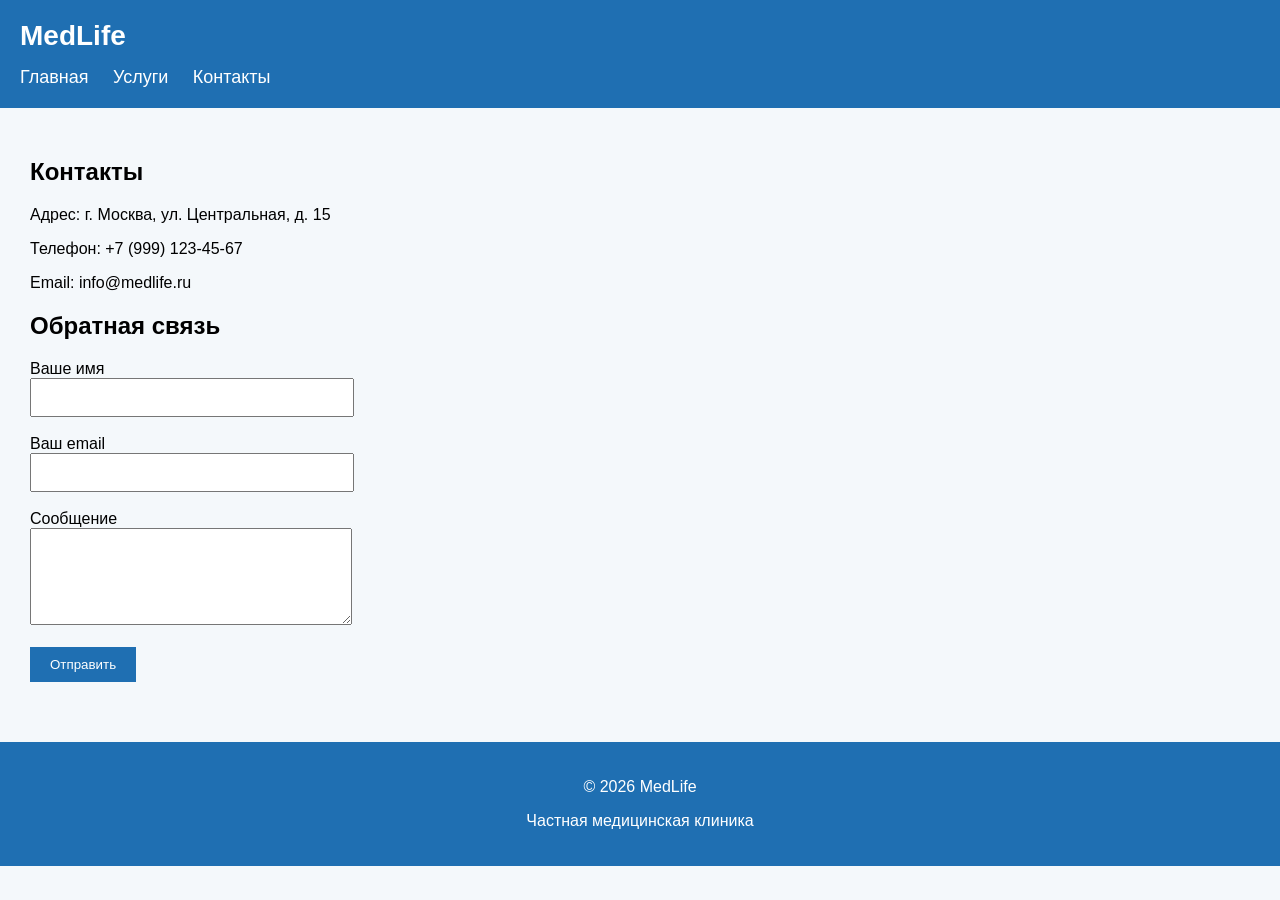
==== contacts.html @ 4dfd7a38 "Добавли мок контент + стили, все первичное, будет правится" ====
<!DOCTYPE html>
<html lang="ru">

<head>
    <meta charset="UTF-8">
    <title>MedLife - Контакты</title>

    <!-- Подключение CSS -->
    <link rel="stylesheet" href="style.css">
</head>

<body>

    <!-- Шапка сайта -->
    <header>

        <!-- Логотип -->
        <div class="logo">
            <a href="index.html">MedLife</a>
        </div>

        <!-- Навигационное меню -->
        <nav>
            <a href="index.html">Главная</a>
            <a href="service.html">Услуги</a>
            <a href="contacts.html">Контакты</a>
        </nav>

    </header>

    <!-- Основной контент -->
    <main>

        <!-- Контактная информация -->
        <section>

            <h1>Контакты</h1>

            <p>
                Адрес: г. Москва, ул. Центральная, д. 15
            </p>

            <p>
                Телефон: +7 (999) 123-45-67
            </p>

            <p>
                Email: info@medlife.ru
            </p>

        </section>

        <!-- Форма обратной связи -->
        <section>

            <h2>Обратная связь</h2>

            <form>

                <label>Ваше имя</label>
                <br>
                <input type="text">

                <br><br>

                <label>Ваш email</label>
                <br>
                <input type="email">

                <br><br>

                <label>Сообщение</label>
                <br>
                <textarea rows="5"></textarea>

                <br><br>

                <button type="submit">
                    Отправить
                </button>

            </form>

        </section>

    </main>

    <!-- Подвал сайта -->
    <footer>

        <p>© 2026 MedLife</p>

        <p>Частная медицинская клиника</p>

    </footer>

</body>

</html>
---- style.css ----
/* Общие стили */

body {
    font-family: Arial, sans-serif;
    margin: 0;
    padding: 0;
    background-color: #f4f8fb;
}

/* Шапка сайта */

header {
    background-color: #1f6fb2;
    color: white;
    padding: 20px;
}

/* Логотип */

.logo a {
    color: white;
    text-decoration: none;
    font-size: 28px;
    font-weight: bold;
}

/* Навигация */

nav {
    margin-top: 15px;
}

nav a {
    color: white;
    text-decoration: none;
    margin-right: 20px;
    font-size: 18px;
}

/* Основной контент */

main {
    padding: 30px;
}

/* Блок приветствия */

.hero {
    background-color: white;
    padding: 30px;
    border-radius: 10px;
}

/* Карточки услуг */

.services {
    display: flex;
    gap: 20px;
    margin-top: 20px;
}

.card {
    background-color: white;
    padding: 20px;
    border-radius: 10px;
    width: 250px;
}

/* Формы */

input,
textarea {
    width: 300px;
    padding: 10px;
}

button {
    background-color: #1f6fb2;
    color: white;
    border: none;
    padding: 10px 20px;
    cursor: pointer;
}

/* Подвал */

footer {
    background-color: #1f6fb2;
    color: white;
    text-align: center;
    padding: 20px;
    margin-top: 30px;
}
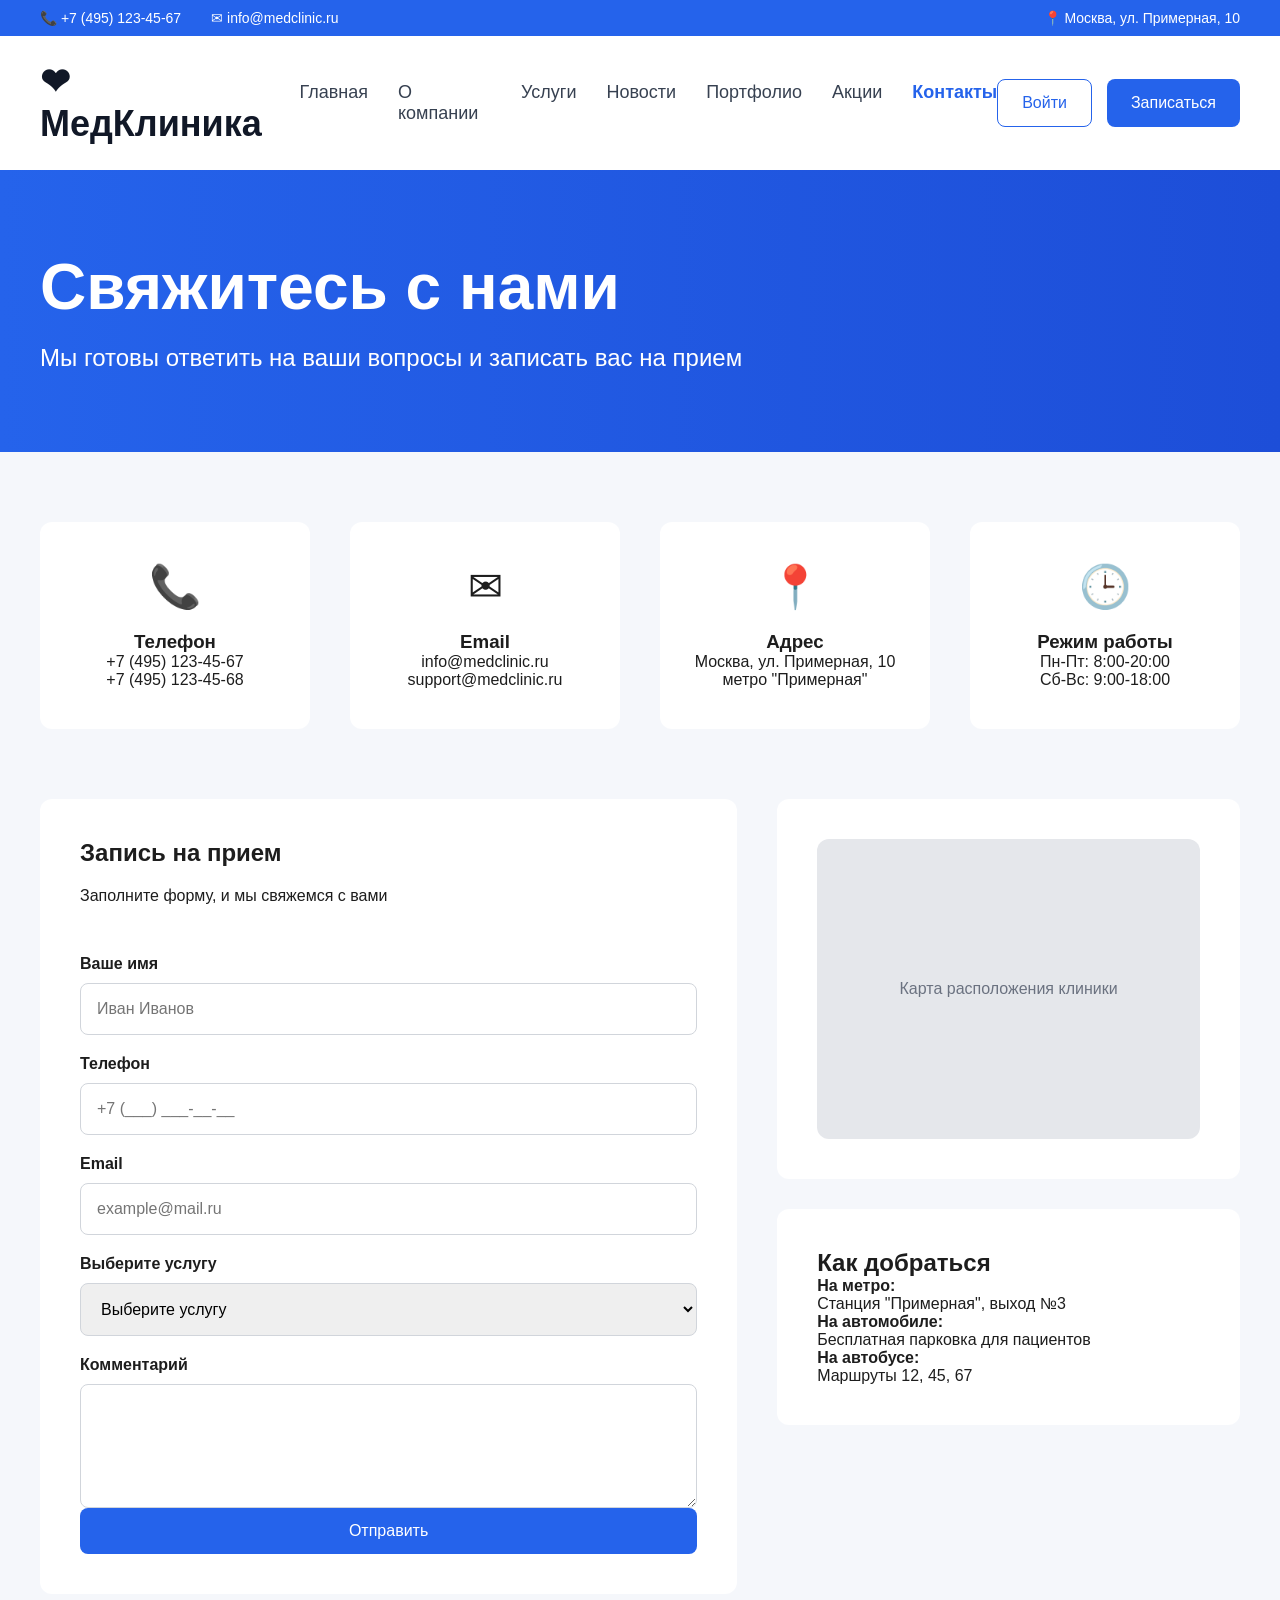
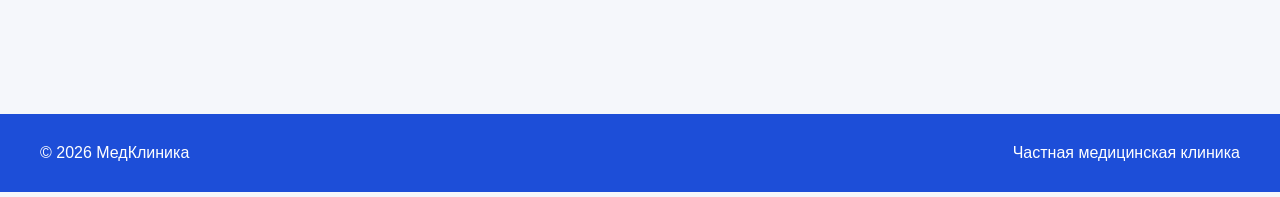
==== commit 36c7da60: "Две страницы в соответствии с дизайном - главная и контакты" ====
--- a/contacts.html
+++ b/contacts.html
@@ -3,94 +3,334 @@
 
 <head>
     <meta charset="UTF-8">
-    <title>MedLife - Контакты</title>
+    <meta name="viewport" content="width=device-width, initial-scale=1.0">
+    <title>МедКлиника - Контакты</title>
 
     <!-- Подключение CSS -->
-    <link rel="stylesheet" href="style.css">
+    <link rel="stylesheet" href="css/style.css">
 </head>
 
 <body>
+
+    <!-- Верхняя информационная панель -->
+    <div class="topbar">
+
+        <div class="container topbar-content">
+
+            <!-- Левая часть -->
+            <div class="topbar-left">
+
+                <span>📞 +7 (495) 123-45-67</span>
+
+                <span>✉ info@medclinic.ru</span>
+
+            </div>
+
+            <!-- Правая часть -->
+            <div class="topbar-right">
+
+                <span>📍 Москва, ул. Примерная, 10</span>
+
+            </div>
+
+        </div>
+
+    </div>
 
     <!-- Шапка сайта -->
     <header>
 
-        <!-- Логотип -->
-        <div class="logo">
-            <a href="index.html">MedLife</a>
-        </div>
-
-        <!-- Навигационное меню -->
-        <nav>
-            <a href="index.html">Главная</a>
-            <a href="service.html">Услуги</a>
-            <a href="contacts.html">Контакты</a>
-        </nav>
+        <div class="container header-content">
+
+            <!-- Логотип -->
+            <div class="logo">
+
+                <a href="index.html">
+                    ❤ МедКлиника
+                </a>
+
+            </div>
+
+            <!-- Навигация -->
+            <nav>
+
+                <a href="index.html">Главная</a>
+
+                <a href="#">О компании</a>
+
+                <a href="services.html">Услуги</a>
+
+                <a href="#">Новости</a>
+
+                <a href="#">Портфолио</a>
+
+                <a href="#">Акции</a>
+
+                <a class="active" href="contacts.html">Контакты</a>
+
+            </nav>
+
+            <!-- Кнопки -->
+            <div class="header-buttons">
+
+                <button class="login-btn">
+                    Войти
+                </button>
+
+                <button class="primary-btn">
+                    Записаться
+                </button>
+
+            </div>
+
+        </div>
 
     </header>
 
-    <!-- Основной контент -->
-    <main>
-
-        <!-- Контактная информация -->
-        <section>
-
-            <h1>Контакты</h1>
+    <!-- Hero section -->
+    <section class="page-hero">
+
+        <div class="container">
+
+            <h1>
+                Свяжитесь с нами
+            </h1>
 
             <p>
-                Адрес: г. Москва, ул. Центральная, д. 15
+                Мы готовы ответить на ваши вопросы и записать вас на прием
             </p>
 
+        </div>
+
+    </section>
+
+    <!-- Контактные карточки -->
+    <section class="contacts-info">
+
+        <div class="container contacts-cards">
+
+            <!-- Карточка -->
+            <div class="contact-card">
+
+                <div class="contact-icon">
+                    📞
+                </div>
+
+                <h3>
+                    Телефон
+                </h3>
+
+                <p>
+                    +7 (495) 123-45-67
+                </p>
+
+                <p>
+                    +7 (495) 123-45-68
+                </p>
+
+            </div>
+
+            <!-- Карточка -->
+            <div class="contact-card">
+
+                <div class="contact-icon">
+                    ✉
+                </div>
+
+                <h3>
+                    Email
+                </h3>
+
+                <p>
+                    info@medclinic.ru
+                </p>
+
+                <p>
+                    support@medclinic.ru
+                </p>
+
+            </div>
+
+            <!-- Карточка -->
+            <div class="contact-card">
+
+                <div class="contact-icon">
+                    📍
+                </div>
+
+                <h3>
+                    Адрес
+                </h3>
+
+                <p>
+                    Москва, ул. Примерная, 10
+                </p>
+
+                <p>
+                    метро "Примерная"
+                </p>
+
+            </div>
+
+            <!-- Карточка -->
+            <div class="contact-card">
+
+                <div class="contact-icon">
+                    🕒
+                </div>
+
+                <h3>
+                    Режим работы
+                </h3>
+
+                <p>
+                    Пн-Пт: 8:00-20:00
+                </p>
+
+                <p>
+                    Сб-Вс: 9:00-18:00
+                </p>
+
+            </div>
+
+        </div>
+
+    </section>
+
+    <!-- Форма и карта -->
+    <section class="contact-form-section">
+
+        <div class="container form-layout">
+
+            <!-- Форма -->
+            <div class="form-block">
+
+                <h2>
+                    Запись на прием
+                </h2>
+
+                <p>
+                    Заполните форму, и мы свяжемся с вами
+                </p>
+
+                <form>
+
+                    <label>
+                        Ваше имя
+                    </label>
+
+                    <input type="text" placeholder="Иван Иванов">
+
+                    <label>
+                        Телефон
+                    </label>
+
+                    <input type="tel" placeholder="+7 (___) ___-__-__">
+
+                    <label>
+                        Email
+                    </label>
+
+                    <input type="email" placeholder="example@mail.ru">
+
+                    <label>
+                        Выберите услугу
+                    </label>
+
+                    <select>
+
+                        <option>
+                            Выберите услугу
+                        </option>
+
+                        <option>
+                            Терапия
+                        </option>
+
+                        <option>
+                            Кардиология
+                        </option>
+
+                        <option>
+                            Стоматология
+                        </option>
+
+                    </select>
+
+                    <label>
+                        Комментарий
+                    </label>
+
+                    <textarea rows="5"></textarea>
+
+                    <button class="primary-btn" type="submit">
+                        Отправить
+                    </button>
+
+                </form>
+
+            </div>
+
+            <!-- Правая колонка -->
+            <div class="right-column">
+
+                <!-- Карта -->
+                <div class="map-block">
+
+                    <div class="map-placeholder">
+
+                        <p>
+                            Карта расположения клиники
+                        </p>
+
+                    </div>
+
+                </div>
+
+                <!-- Как добраться -->
+                <div class="route-block">
+
+                    <h2>
+                        Как добраться
+                    </h2>
+
+                    <p>
+                        <strong>На метро:</strong><br>
+                        Станция "Примерная", выход №3
+                    </p>
+
+                    <p>
+                        <strong>На автомобиле:</strong><br>
+                        Бесплатная парковка для пациентов
+                    </p>
+
+                    <p>
+                        <strong>На автобусе:</strong><br>
+                        Маршруты 12, 45, 67
+                    </p>
+
+                </div>
+
+            </div>
+
+        </div>
+
+    </section>
+
+    <!-- Подвал -->
+    <footer>
+
+        <div class="container footer-content">
+
             <p>
-                Телефон: +7 (999) 123-45-67
+                © 2026 МедКлиника
             </p>
 
             <p>
-                Email: info@medlife.ru
+                Частная медицинская клиника
             </p>
 
-        </section>
-
-        <!-- Форма обратной связи -->
-        <section>
-
-            <h2>Обратная связь</h2>
-
-            <form>
-
-                <label>Ваше имя</label>
-                <br>
-                <input type="text">
-
-                <br><br>
-
-                <label>Ваш email</label>
-                <br>
-                <input type="email">
-
-                <br><br>
-
-                <label>Сообщение</label>
-                <br>
-                <textarea rows="5"></textarea>
-
-                <br><br>
-
-                <button type="submit">
-                    Отправить
-                </button>
-
-            </form>
-
-        </section>
-
-    </main>
-
-    <!-- Подвал сайта -->
-    <footer>
-
-        <p>© 2026 MedLife</p>
-
-        <p>Частная медицинская клиника</p>
+        </div>
 
     </footer>
 
--- a/css/style.css
+++ b/css/style.css
@@ -0,0 +1,325 @@
+/* Общие стили */
+
+* {
+    margin: 0;
+    padding: 0;
+    box-sizing: border-box;
+}
+
+body {
+    font-family: Arial, sans-serif;
+    background-color: #f5f7fb;
+    color: #1d1d1d;
+}
+
+/* Контейнер */
+
+.container {
+    width: 1200px;
+    margin: 0 auto;
+}
+
+/* Верхняя панель */
+
+.topbar {
+    background-color: #2563eb;
+    color: white;
+    padding: 10px 0;
+    font-size: 14px;
+}
+
+.topbar-content {
+    display: flex;
+    justify-content: space-between;
+}
+
+.topbar-left {
+    display: flex;
+    gap: 30px;
+}
+
+/* Header */
+
+header {
+    background-color: white;
+    padding: 25px 0;
+}
+
+.header-content {
+    display: flex;
+    align-items: center;
+    justify-content: space-between;
+}
+
+/* Логотип */
+
+.logo a {
+    text-decoration: none;
+    color: #111827;
+    font-size: 36px;
+    font-weight: bold;
+}
+
+/* Меню */
+
+nav {
+    display: flex;
+    gap: 30px;
+}
+
+nav a {
+    text-decoration: none;
+    color: #374151;
+    font-size: 18px;
+}
+
+nav a.active {
+    color: #2563eb;
+    font-weight: bold;
+}
+
+/* Кнопки */
+
+.header-buttons {
+    display: flex;
+    gap: 15px;
+}
+
+button {
+    cursor: pointer;
+    border-radius: 8px;
+    padding: 14px 24px;
+    font-size: 16px;
+}
+
+/* Синяя кнопка */
+
+.primary-btn {
+    background-color: #2563eb;
+    color: white;
+    border: none;
+}
+
+/* Белая кнопка */
+
+.white-btn {
+    background-color: white;
+    color: #2563eb;
+    border: none;
+}
+
+/* Outline кнопка */
+
+.outline-btn {
+    background-color: transparent;
+    color: white;
+    border: 1px solid white;
+}
+
+/* Кнопка входа */
+
+.login-btn {
+    background-color: white;
+    color: #2563eb;
+    border: 1px solid #2563eb;
+}
+
+/* Hero */
+
+.hero {
+    background: linear-gradient(to right, #2563eb, #1d4ed8);
+    padding: 100px 0;
+}
+
+.hero-content {
+    display: flex;
+    align-items: center;
+    justify-content: space-between;
+}
+
+.hero-text {
+    width: 600px;
+}
+
+.hero-text h1 {
+    color: white;
+    font-size: 72px;
+    line-height: 1.1;
+    margin-bottom: 30px;
+}
+
+.hero-text p {
+    color: white;
+    font-size: 24px;
+    line-height: 1.5;
+    margin-bottom: 40px;
+}
+
+.hero-buttons {
+    display: flex;
+    gap: 20px;
+}
+
+/* Картинка */
+
+.hero-image img {
+    width: 350px;
+}
+
+/* Преимущества */
+
+.advantages {
+    padding: 80px 0;
+}
+
+.advantages-content {
+    display: flex;
+    justify-content: space-between;
+    gap: 30px;
+}
+
+.advantage-card {
+    background-color: white;
+    padding: 40px 30px;
+    border-radius: 12px;
+    text-align: center;
+    width: 270px;
+}
+
+.icon {
+    font-size: 40px;
+    margin-bottom: 20px;
+}
+
+.advantage-card h3 {
+    margin-bottom: 15px;
+}
+
+/* Hero страницы */
+
+.page-hero {
+    background: linear-gradient(to right, #2563eb, #1d4ed8);
+    padding: 80px 0;
+}
+
+.page-hero h1 {
+    color: white;
+    font-size: 64px;
+    margin-bottom: 20px;
+}
+
+.page-hero p {
+    color: white;
+    font-size: 24px;
+}
+
+/* Контакты */
+
+.contacts-info {
+    padding: 70px 0;
+}
+
+.contacts-cards {
+    display: flex;
+    justify-content: space-between;
+    gap: 30px;
+}
+
+.contact-card {
+    background-color: white;
+    padding: 40px 30px;
+    border-radius: 12px;
+    width: 270px;
+    text-align: center;
+}
+
+.contact-icon {
+    font-size: 42px;
+    margin-bottom: 20px;
+}
+
+/* Форма */
+
+.contact-form-section {
+    padding-bottom: 80px;
+}
+
+.form-layout {
+    display: flex;
+    gap: 40px;
+}
+
+.form-block {
+    background-color: white;
+    padding: 40px;
+    border-radius: 12px;
+    width: 60%;
+}
+
+.form-block h2 {
+    margin-bottom: 20px;
+}
+
+.form-block p {
+    margin-bottom: 30px;
+}
+
+form {
+    display: flex;
+    flex-direction: column;
+}
+
+label {
+    margin-top: 20px;
+    margin-bottom: 10px;
+    font-weight: bold;
+}
+
+input,
+textarea,
+select {
+    padding: 16px;
+    border-radius: 8px;
+    border: 1px solid #d1d5db;
+    font-size: 16px;
+}
+
+/* Правая колонка */
+
+.right-column {
+    width: 40%;
+    display: flex;
+    flex-direction: column;
+    gap: 30px;
+}
+
+.map-block,
+.route-block {
+    background-color: white;
+    padding: 40px;
+    border-radius: 12px;
+}
+
+.map-placeholder {
+    height: 300px;
+    background-color: #e5e7eb;
+    border-radius: 12px;
+    display: flex;
+    justify-content: center;
+    align-items: center;
+    color: #6b7280;
+}
+
+/* Footer */
+
+footer {
+    background-color: #1d4ed8;
+    color: white;
+    padding: 30px 0;
+    margin-top: 40px;
+}
+
+.footer-content {
+    display: flex;
+    justify-content: space-between;
+}
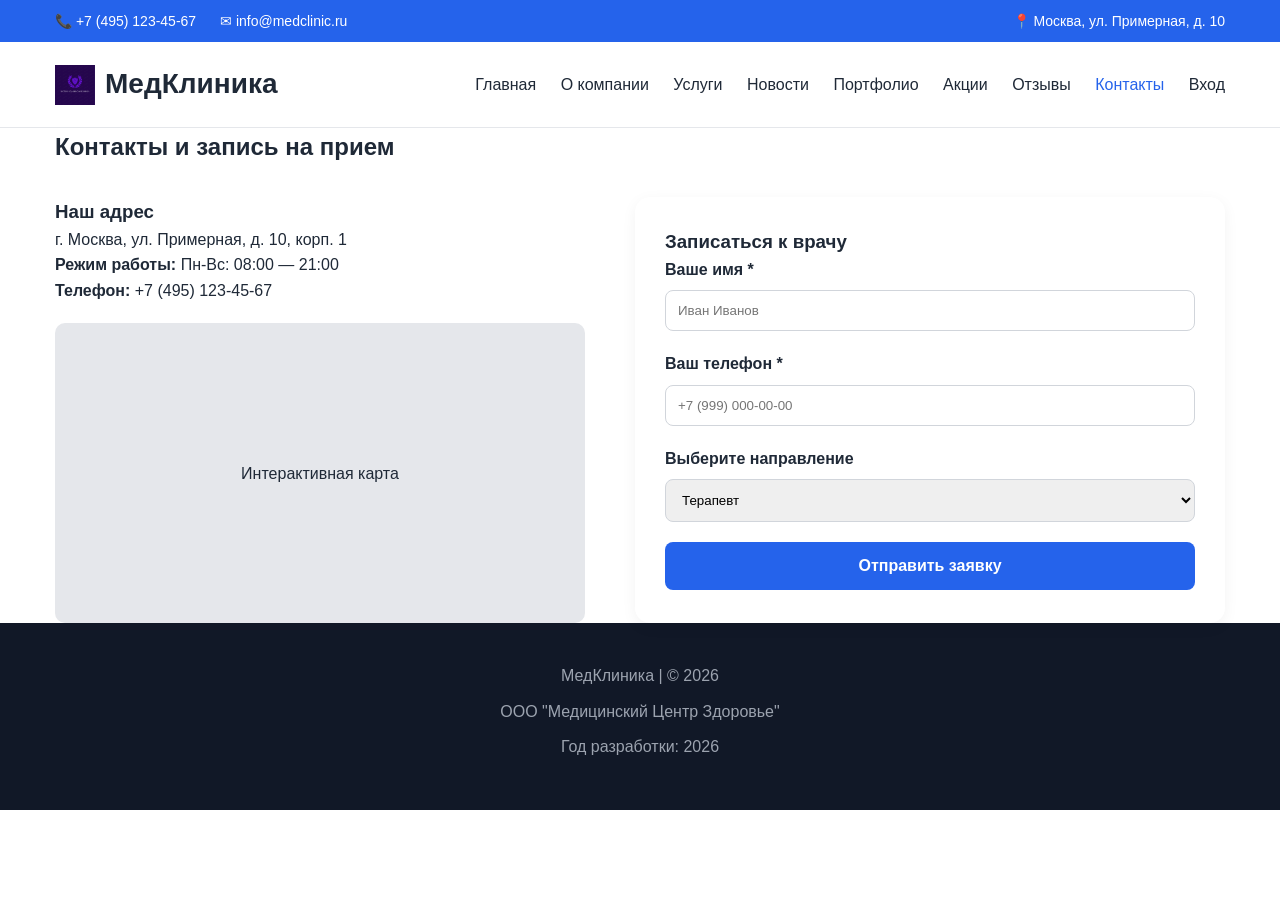
==== commit c0a58ceb: "Промежуточный вариант - 3 страницы - Главная, Контакты, Услуги -альфа версия" ====
--- a/contacts.html
+++ b/contacts.html
@@ -1,339 +1,101 @@
 <!DOCTYPE html>
 <html lang="ru">
-
 <head>
     <meta charset="UTF-8">
     <meta name="viewport" content="width=device-width, initial-scale=1.0">
-    <title>МедКлиника - Контакты</title>
-
-    <!-- Подключение CSS -->
+    <title>МедКлиника — Контакты и запись</title>
     <link rel="stylesheet" href="css/style.css">
 </head>
-
 <body>
 
-    <!-- Верхняя информационная панель -->
     <div class="topbar">
-
         <div class="container topbar-content">
-
-            <!-- Левая часть -->
             <div class="topbar-left">
-
                 <span>📞 +7 (495) 123-45-67</span>
-
                 <span>✉ info@medclinic.ru</span>
-
             </div>
-
-            <!-- Правая часть -->
             <div class="topbar-right">
-
-                <span>📍 Москва, ул. Примерная, 10</span>
-
+                <span>📍 Москва, ул. Примерная, д. 10</span>
             </div>
-
         </div>
-
     </div>
 
-    <!-- Шапка сайта -->
     <header>
-
         <div class="container header-content">
-
-            <!-- Логотип -->
             <div class="logo">
-
                 <a href="index.html">
-                    ❤ МедКлиника
+                    <img src="img/logo.png" alt="Логотип МедКлиника" class="logo-img">
+                    МедКлиника
                 </a>
-
             </div>
-
-            <!-- Навигация -->
             <nav>
-
                 <a href="index.html">Главная</a>
-
-                <a href="#">О компании</a>
-
+                <a href="about.html">О компании</a>
                 <a href="services.html">Услуги</a>
-
-                <a href="#">Новости</a>
-
-                <a href="#">Портфолио</a>
-
-                <a href="#">Акции</a>
-
-                <a class="active" href="contacts.html">Контакты</a>
-
+                <a href="news.html">Новости</a>
+                <a href="portfolio.html">Портфолио</a>
+                <a href="promo.html">Акции</a>
+                <a href="feedback.html">Отзывы</a>
+                <a href="contacts.html" class="active">Контакты</a>
+                <a href="auth.html">Вход</a>
             </nav>
-
-            <!-- Кнопки -->
-            <div class="header-buttons">
-
-                <button class="login-btn">
-                    Войти
-                </button>
-
-                <button class="primary-btn">
-                    Записаться
-                </button>
-
-            </div>
-
         </div>
-
     </header>
 
-    <!-- Hero section -->
-    <section class="page-hero">
+    <main class="container">
+        <section class="contact-section">
+            <h1>Контакты и запись на прием</h1>
 
-        <div class="container">
+            <div class="contacts-layout">
+                <div class="contact-info">
+                    <h3>Наш адрес</h3>
+                    <p>г. Москва, ул. Примерная, д. 10, корп. 1</p>
+                    <p><strong>Режим работы:</strong> Пн-Вс: 08:00 — 21:00</p>
+                    <p><strong>Телефон:</strong> +7 (495) 123-45-67</p>
 
-            <h1>
-                Свяжитесь с нами
-            </h1>
-
-            <p>
-                Мы готовы ответить на ваши вопросы и записать вас на прием
-            </p>
-
-        </div>
-
-    </section>
-
-    <!-- Контактные карточки -->
-    <section class="contacts-info">
-
-        <div class="container contacts-cards">
-
-            <!-- Карточка -->
-            <div class="contact-card">
-
-                <div class="contact-icon">
-                    📞
+                    <div class="map-placeholder">
+                        <p>Интерактивная карта</p>
+                    </div>
                 </div>
 
-                <h3>
-                    Телефон
-                </h3>
+                <div class="appointment-form-block">
+                    <h3>Записаться к врачу</h3>
+                    <form id="appointmentForm">
+                        <div class="form-group">
+                            <label>Ваше имя *</label>
+                            <input type="text" id="userName" placeholder="Иван Иванов" required>
+                        </div>
 
-                <p>
-                    +7 (495) 123-45-67
-                </p>
+                        <div class="form-group">
+                            <label>Ваш телефон *</label>
+                            <input type="tel" id="userPhone" placeholder="+7 (999) 000-00-00" required>
+                        </div>
 
-                <p>
-                    +7 (495) 123-45-68
-                </p>
+                        <div class="form-group">
+                            <label>Выберите направление</label>
+                            <select id="userSpecialty">
+                                <option value="Терапевт">Терапевт</option>
+                                <option value="Кардиолог">Кардиолог</option>
+                                <option value="Стоматолог">Стоматолог</option>
+                                <option value="Диагностика">Диагностика</option>
+                            </select>
+                        </div>
 
+                        <button type="submit" class="btn-submit">Отправить заявку</button>
+                    </form>
+                </div>
             </div>
+        </section>
+    </main>
 
-            <!-- Карточка -->
-            <div class="contact-card">
-
-                <div class="contact-icon">
-                    ✉
-                </div>
-
-                <h3>
-                    Email
-                </h3>
-
-                <p>
-                    info@medclinic.ru
-                </p>
-
-                <p>
-                    support@medclinic.ru
-                </p>
-
-            </div>
-
-            <!-- Карточка -->
-            <div class="contact-card">
-
-                <div class="contact-icon">
-                    📍
-                </div>
-
-                <h3>
-                    Адрес
-                </h3>
-
-                <p>
-                    Москва, ул. Примерная, 10
-                </p>
-
-                <p>
-                    метро "Примерная"
-                </p>
-
-            </div>
-
-            <!-- Карточка -->
-            <div class="contact-card">
-
-                <div class="contact-icon">
-                    🕒
-                </div>
-
-                <h3>
-                    Режим работы
-                </h3>
-
-                <p>
-                    Пн-Пт: 8:00-20:00
-                </p>
-
-                <p>
-                    Сб-Вс: 9:00-18:00
-                </p>
-
-            </div>
-
+    <footer>
+        <div class="container footer-content">
+            <p>МедКлиника | &copy; 2026</p>
+            <p>ООО "Медицинский Центр Здоровье"</p>
+            <p>Год разработки: 2026</p>
         </div>
-
-    </section>
-
-    <!-- Форма и карта -->
-    <section class="contact-form-section">
-
-        <div class="container form-layout">
-
-            <!-- Форма -->
-            <div class="form-block">
-
-                <h2>
-                    Запись на прием
-                </h2>
-
-                <p>
-                    Заполните форму, и мы свяжемся с вами
-                </p>
-
-                <form>
-
-                    <label>
-                        Ваше имя
-                    </label>
-
-                    <input type="text" placeholder="Иван Иванов">
-
-                    <label>
-                        Телефон
-                    </label>
-
-                    <input type="tel" placeholder="+7 (___) ___-__-__">
-
-                    <label>
-                        Email
-                    </label>
-
-                    <input type="email" placeholder="example@mail.ru">
-
-                    <label>
-                        Выберите услугу
-                    </label>
-
-                    <select>
-
-                        <option>
-                            Выберите услугу
-                        </option>
-
-                        <option>
-                            Терапия
-                        </option>
-
-                        <option>
-                            Кардиология
-                        </option>
-
-                        <option>
-                            Стоматология
-                        </option>
-
-                    </select>
-
-                    <label>
-                        Комментарий
-                    </label>
-
-                    <textarea rows="5"></textarea>
-
-                    <button class="primary-btn" type="submit">
-                        Отправить
-                    </button>
-
-                </form>
-
-            </div>
-
-            <!-- Правая колонка -->
-            <div class="right-column">
-
-                <!-- Карта -->
-                <div class="map-block">
-
-                    <div class="map-placeholder">
-
-                        <p>
-                            Карта расположения клиники
-                        </p>
-
-                    </div>
-
-                </div>
-
-                <!-- Как добраться -->
-                <div class="route-block">
-
-                    <h2>
-                        Как добраться
-                    </h2>
-
-                    <p>
-                        <strong>На метро:</strong><br>
-                        Станция "Примерная", выход №3
-                    </p>
-
-                    <p>
-                        <strong>На автомобиле:</strong><br>
-                        Бесплатная парковка для пациентов
-                    </p>
-
-                    <p>
-                        <strong>На автобусе:</strong><br>
-                        Маршруты 12, 45, 67
-                    </p>
-
-                </div>
-
-            </div>
-
-        </div>
-
-    </section>
-
-    <!-- Подвал -->
-    <footer>
-
-        <div class="container footer-content">
-
-            <p>
-                © 2026 МедКлиника
-            </p>
-
-            <p>
-                Частная медицинская клиника
-            </p>
-
-        </div>
-
     </footer>
 
+    <script src="js/script.js"></script>
 </body>
-
 </html>
--- a/css/style.css
+++ b/css/style.css
@@ -1,325 +1,350 @@
-/* Общие стили */
-
+/* ===========================================
+   ОБЩИЕ НАСТРОЙКИ И ПЕРЕМЕННЫЕ
+   =========================================== */
+
+/* CSS-переменные (custom properties) для цветов и значений.
+   Это позволяет легко менять цвета во всем проекте, меняя только здесь. */
+:root {
+    --primary-color: #2563eb;      /* Основной синий цвет для акцентов */
+    --secondary-color: #1e40af;    /* Темно-синий для hover эффектов */
+    --text-dark: #1f2937;          /* Темный цвет текста */
+    --text-light: #6b7280;         /* Светлый цвет текста */
+    --bg-light: #f3f4f6;           /* Светлый фон секций */
+    --white: #ffffff;              /* Белый цвет */
+    --border-light: #e5e7eb;       /* Светлый цвет границ */
+    --shadow-soft: 0 4px 6px rgba(0, 0, 0, 0.05); /* Мягкая тень */
+}
+
+/* Сброс стандартных отступов браузера для всех элементов */
 * {
     margin: 0;
     padding: 0;
-    box-sizing: border-box;
-}
-
+    box-sizing: border-box; /* Включает padding и border в ширину элемента */
+}
+
+/* Базовые стили для всего документа */
 body {
-    font-family: Arial, sans-serif;
-    background-color: #f5f7fb;
-    color: #1d1d1d;
-}
-
-/* Контейнер */
-
+    font-family: 'Segoe UI', Arial, sans-serif; /* Шрифт с запасными вариантами */
+    line-height: 1.6;                          /* Высота строки для читаемости */
+    color: var(--text-dark);                   /* Цвет текста из переменных */
+    background-color: var(--white);            /* Фон страницы */
+}
+
+/* Контейнер для центрирования контента и ограничения ширины */
 .container {
-    width: 1200px;
-    margin: 0 auto;
-}
-
-/* Верхняя панель */
-
+    max-width: 1200px;     /* Максимальная ширина */
+    margin: 0 auto;        /* Центрирование по горизонтали */
+    padding: 0 15px;       /* Отступы слева и справа */
+}
+
+/* ===========================================
+   ВЕРХНЯЯ ПАНЕЛЬ (TOPBAR)
+   =========================================== */
+
+/* Стили для верхней информационной панели */
 .topbar {
-    background-color: #2563eb;
-    color: white;
+    background-color: var(--primary-color);
+    color: var(--white);
     padding: 10px 0;
     font-size: 14px;
 }
 
-.topbar-content {
+/* Группировка flex-свойств для повторяющихся элементов */
+.topbar-content,
+.header-content,
+.advantages .container,
+.contacts-layout,
+.services-grid {
     display: flex;
-    justify-content: space-between;
-}
-
-.topbar-left {
-    display: flex;
-    gap: 30px;
-}
-
-/* Header */
-
+    gap: 20px; /* Расстояние между элементами */
+}
+
+/* Выравнивание элементов в верхней панели и шапке */
+.topbar-content,
+.header-content {
+    justify-content: space-between; /* Элементы по краям */
+}
+
+.topbar-left span + span {
+    margin-left: 20px; /* Отступ между элементами в верхней панели */
+}
+
+/* ===========================================
+   ШАПКА И МЕНЮ (HEADER)
+   =========================================== */
+
+/* Стили для шапки сайта */
 header {
-    background-color: white;
-    padding: 25px 0;
+    background: var(--white);
+    padding: 20px 0;
+    border-bottom: 1px solid var(--border-light);
 }
 
 .header-content {
+    align-items: center; /* Вертикальное выравнивание элементов */
+}
+
+/* Стили для логотипа */
+.logo a {
     display: flex;
     align-items: center;
-    justify-content: space-between;
-}
-
-/* Логотип */
-
-.logo a {
+    gap: 10px;             /* Расстояние между изображением и текстом */
+    font-size: 28px;
+    font-weight: bold;
     text-decoration: none;
-    color: #111827;
-    font-size: 36px;
-    font-weight: bold;
-}
-
-/* Меню */
-
-nav {
-    display: flex;
-    gap: 30px;
-}
-
+    color: var(--text-dark);
+}
+
+.logo-img {
+    width: 40px;
+    height: auto;          /* Сохраняет пропорции изображения */
+    display: block;
+}
+
+.logo span {
+    color: #ef4444; /* Красный цвет для сердечка */
+}
+
+/* Стили для навигационного меню */
 nav a {
     text-decoration: none;
-    color: #374151;
-    font-size: 18px;
-}
-
+    color: var(--text-dark);
+    margin-left: 20px;
+    font-weight: 500;
+    transition: color 0.3s; /* Плавный переход цвета */
+}
+
+nav a:hover,
 nav a.active {
-    color: #2563eb;
+    color: var(--primary-color); /* Изменение цвета при наведении и активной ссылке */
+}
+
+/* ===========================================
+   КНОПКИ (BUTTONS)
+   =========================================== */
+
+/* Общие стили для всех кнопок */
+.btn,
+.btn-sm,
+.btn-submit {
+    display: inline-block;
+    background: var(--primary-color);
+    color: var(--white);
+    text-decoration: none;
+    border-radius: 8px;
+    transition: background 0.3s, transform 0.3s; /* Плавные переходы */
+}
+
+/* Основная кнопка */
+.btn {
+    padding: 15px 30px;
+    margin-top: 20px;
+}
+
+/* Маленькая кнопка */
+.btn-sm {
+    padding: 10px 20px;
+    font-size: 14px;
+}
+
+/* Кнопка отправки формы */
+.btn-submit {
+    width: 100%;           /* Полная ширина */
+    padding: 15px;
+    border: none;
+    font-size: 16px;
     font-weight: bold;
-}
-
-/* Кнопки */
-
-.header-buttons {
-    display: flex;
-    gap: 15px;
-}
-
-button {
     cursor: pointer;
-    border-radius: 8px;
-    padding: 14px 24px;
-    font-size: 16px;
-}
-
-/* Синяя кнопка */
-
-.primary-btn {
-    background-color: #2563eb;
-    color: white;
-    border: none;
-}
-
-/* Белая кнопка */
-
-.white-btn {
-    background-color: white;
-    color: #2563eb;
-    border: none;
-}
-
-/* Outline кнопка */
-
-.outline-btn {
-    background-color: transparent;
-    color: white;
-    border: 1px solid white;
-}
-
-/* Кнопка входа */
-
-.login-btn {
-    background-color: white;
-    color: #2563eb;
-    border: 1px solid #2563eb;
-}
-
-/* Hero */
-
+}
+
+/* Эффект при наведении на кнопки */
+.btn:hover,
+.btn-sm:hover,
+.btn-submit:hover {
+    background: var(--secondary-color);
+}
+
+/* ===========================================
+   ГЛАВНЫЙ БАННЕР (HERO)
+   =========================================== */
+
+/* Стили для главного баннера с фоновым изображением */
 .hero {
-    background: linear-gradient(to right, #2563eb, #1d4ed8);
-    padding: 100px 0;
-}
-
-.hero-content {
+    background: linear-gradient(rgba(0, 0, 0, 0.5), rgba(0, 0, 0, 0.5)), url('../img/hero-bg.jpg') center/cover;
+    height: 500px;
     display: flex;
     align-items: center;
-    justify-content: space-between;
-}
-
-.hero-text {
-    width: 600px;
-}
-
-.hero-text h1 {
-    color: white;
-    font-size: 72px;
-    line-height: 1.1;
-    margin-bottom: 30px;
-}
-
-.hero-text p {
-    color: white;
-    font-size: 24px;
-    line-height: 1.5;
-    margin-bottom: 40px;
-}
-
-.hero-buttons {
-    display: flex;
-    gap: 20px;
-}
-
-/* Картинка */
-
-.hero-image img {
-    width: 350px;
-}
-
-/* Преимущества */
-
+    justify-content: center;
+    color: var(--white);
+    text-align: center;
+}
+
+.hero h1 {
+    font-size: 48px;
+    margin-bottom: 20px;
+}
+
+/* ===========================================
+   ПРЕИМУЩЕСТВА (ADVANTAGES)
+   =========================================== */
+
+/* Стили для секции преимуществ */
 .advantages {
     padding: 80px 0;
-}
-
-.advantages-content {
-    display: flex;
-    justify-content: space-between;
-    gap: 30px;
-}
-
+    background: var(--bg-light);
+}
+
+.advantages .container {
+    justify-content: space-between; /* Распределение карточек по ширине */
+}
+
+/* Общие стили для карточек */
+.advantage-card,
+.service-card,
+.appointment-form-block {
+    background: var(--white);
+    border-radius: 15px;
+}
+
+/* Тени для карточек преимуществ и услуг */
+.advantage-card,
+.service-card {
+    box-shadow: var(--shadow-soft);
+}
+
+/* Стили для карточки преимущества */
 .advantage-card {
-    background-color: white;
-    padding: 40px 30px;
-    border-radius: 12px;
-    text-align: center;
-    width: 270px;
-}
-
-.icon {
+    padding: 40px;
+    text-align: center;
+    flex: 1; /* Равномерное распределение ширины */
+}
+
+.advantage-card .icon,
+.service-icon {
     font-size: 40px;
     margin-bottom: 20px;
 }
 
-.advantage-card h3 {
+/* ===========================================
+   ПОДВАЛ (FOOTER)
+   =========================================== */
+
+/* Стили для подвала сайта */
+footer {
+    background: #111827;
+    color: #9ca3af;
+    padding: 40px 0;
+    text-align: center;
+}
+
+.footer-content p {
+    margin-bottom: 10px;
+}
+
+/* Макет для контактов в подвале */
+.contacts-layout {
+    gap: 50px;
+    margin-top: 30px;
+}
+
+.contact-info,
+.appointment-form-block {
+    flex: 1; /* Равная ширина для блоков */
+}
+
+/* Заглушка для карты */
+.map-placeholder {
+    background: #e5e7eb;
+    height: 300px;
+    display: flex;
+    align-items: center;
+    justify-content: center;
+    margin-top: 20px;
+    border-radius: 10px;
+}
+
+/* Стили для блока формы записи */
+.appointment-form-block {
+    padding: 30px;
+    box-shadow: 0 4px 15px rgba(0, 0, 0, 0.05);
+}
+
+/* Стили для групп формы */
+.form-group {
+    margin-bottom: 20px;
+}
+
+.form-group label {
+    display: block;
+    margin-bottom: 8px;
+    font-weight: bold;
+}
+
+.form-group input,
+.form-group select {
+    width: 100%;
+    padding: 12px;
+    border: 1px solid #d1d5db;
+    border-radius: 8px;
+}
+
+/* ===========================================
+   СТРАНИЦА УСЛУГ (SERVICES)
+   =========================================== */
+
+/* Стили для секции услуг */
+.services-section {
+    padding: 60px 0;
+}
+
+/* Заголовок секции */
+.section-header {
+    text-align: center;
+    margin-bottom: 50px;
+}
+
+.section-header h1 {
+    font-size: 36px;
+    color: var(--text-dark);
+}
+
+/* Сетка для карточек услуг */
+.services-grid {
+    flex-wrap: wrap;       /* Перенос на новую строку */
+    justify-content: center;
+    gap: 30px;
+}
+
+/* Стили для карточки услуги */
+.service-card {
+    border: 1px solid var(--border-light);
+    padding: 30px;
+    width: calc(33.333% - 20px); /* 3 карточки в ряд с учетом gap */
+    min-width: 300px;
+    text-align: center;
+    transition: transform 0.3s, box-shadow 0.3s;
+}
+
+.service-card:hover {
+    transform: translateY(-5px); /* Подъем при наведении */
+    box-shadow: 0 10px 20px rgba(0, 0, 0, 0.1);
+}
+
+.service-card h3 {
+    margin-bottom: 10px;
+    color: var(--primary-color);
+}
+
+.service-card p {
+    font-size: 14px;
+    color: var(--text-light);
+    margin-bottom: 20px;
+    min-height: 60px; /* Фиксированная высота для выравнивания */
+}
+
+.price {
+    display: block;
+    font-weight: bold;
+    font-size: 18px;
     margin-bottom: 15px;
-}
-
-/* Hero страницы */
-
-.page-hero {
-    background: linear-gradient(to right, #2563eb, #1d4ed8);
-    padding: 80px 0;
-}
-
-.page-hero h1 {
-    color: white;
-    font-size: 64px;
-    margin-bottom: 20px;
-}
-
-.page-hero p {
-    color: white;
-    font-size: 24px;
-}
-
-/* Контакты */
-
-.contacts-info {
-    padding: 70px 0;
-}
-
-.contacts-cards {
-    display: flex;
-    justify-content: space-between;
-    gap: 30px;
-}
-
-.contact-card {
-    background-color: white;
-    padding: 40px 30px;
-    border-radius: 12px;
-    width: 270px;
-    text-align: center;
-}
-
-.contact-icon {
-    font-size: 42px;
-    margin-bottom: 20px;
-}
-
-/* Форма */
-
-.contact-form-section {
-    padding-bottom: 80px;
-}
-
-.form-layout {
-    display: flex;
-    gap: 40px;
-}
-
-.form-block {
-    background-color: white;
-    padding: 40px;
-    border-radius: 12px;
-    width: 60%;
-}
-
-.form-block h2 {
-    margin-bottom: 20px;
-}
-
-.form-block p {
-    margin-bottom: 30px;
-}
-
-form {
-    display: flex;
-    flex-direction: column;
-}
-
-label {
-    margin-top: 20px;
-    margin-bottom: 10px;
-    font-weight: bold;
-}
-
-input,
-textarea,
-select {
-    padding: 16px;
-    border-radius: 8px;
-    border: 1px solid #d1d5db;
-    font-size: 16px;
-}
-
-/* Правая колонка */
-
-.right-column {
-    width: 40%;
-    display: flex;
-    flex-direction: column;
-    gap: 30px;
-}
-
-.map-block,
-.route-block {
-    background-color: white;
-    padding: 40px;
-    border-radius: 12px;
-}
-
-.map-placeholder {
-    height: 300px;
-    background-color: #e5e7eb;
-    border-radius: 12px;
-    display: flex;
-    justify-content: center;
-    align-items: center;
-    color: #6b7280;
-}
-
-/* Footer */
-
-footer {
-    background-color: #1d4ed8;
-    color: white;
-    padding: 30px 0;
-    margin-top: 40px;
-}
-
-.footer-content {
-    display: flex;
-    justify-content: space-between;
 }
